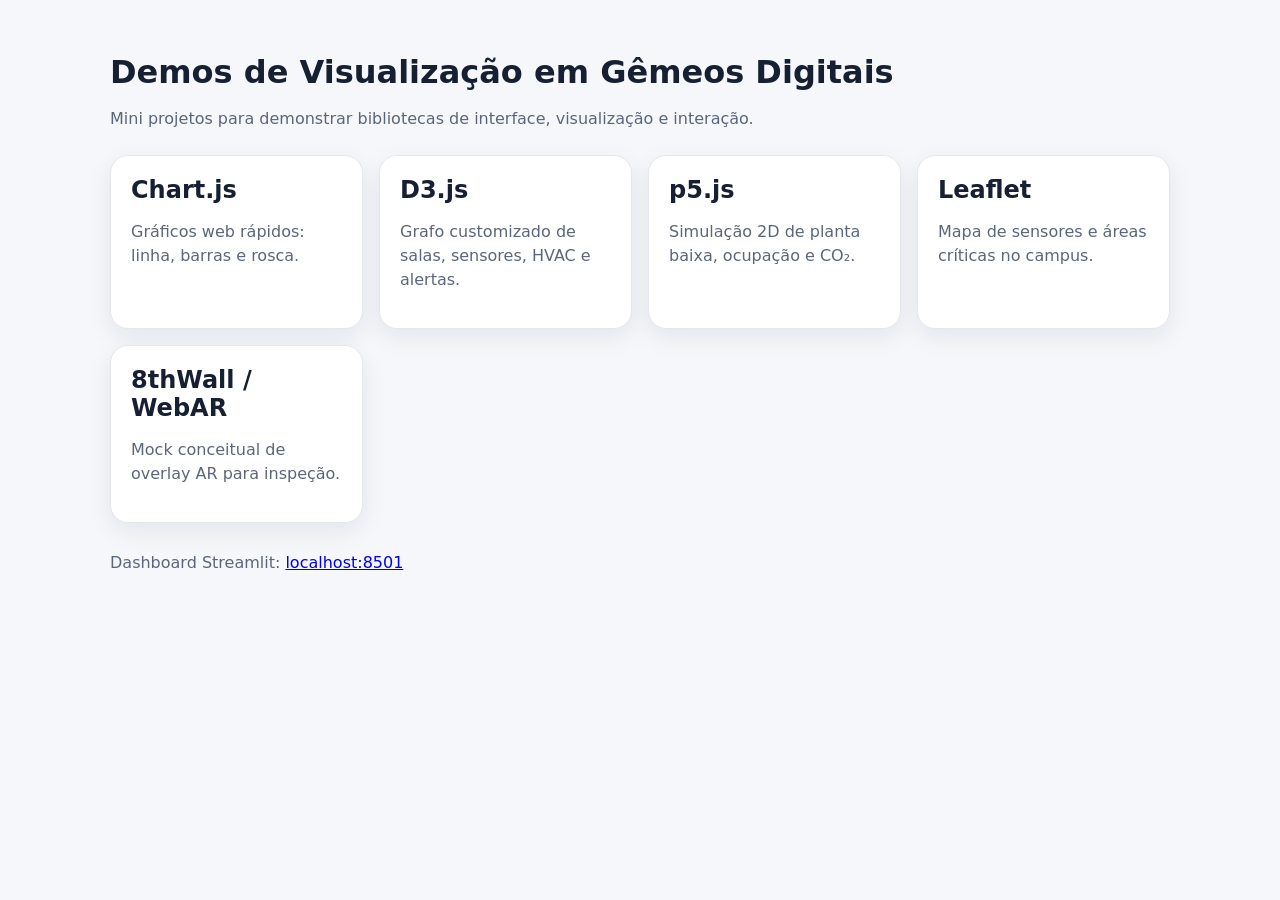
==== web/index.html @ 0b14de7b "chore: estrutura inicial das demos" ====
<!doctype html>
<html lang="pt-BR">
<head>
  <meta charset="utf-8" />
  <meta name="viewport" content="width=device-width, initial-scale=1" />
  <title>Demos - Gêmeos Digitais</title>
  <link rel="stylesheet" href="style.css" />
</head>
<body>
  <main class="container">
    <h1>Demos de Visualização em Gêmeos Digitais</h1>
    <p>Mini projetos para demonstrar bibliotecas de interface, visualização e interação.</p>

    <section class="grid">
      <a class="card" href="chartjs/">
        <h2>Chart.js</h2>
        <p>Gráficos web rápidos: linha, barras e rosca.</p>
      </a>
      <a class="card" href="d3/">
        <h2>D3.js</h2>
        <p>Grafo customizado de salas, sensores, HVAC e alertas.</p>
      </a>
      <a class="card" href="p5/">
        <h2>p5.js</h2>
        <p>Simulação 2D de planta baixa, ocupação e CO₂.</p>
      </a>
      <a class="card" href="leaflet/">
        <h2>Leaflet</h2>
        <p>Mapa de sensores e áreas críticas no campus.</p>
      </a>
      <a class="card" href="8thwall-mock/">
        <h2>8thWall / WebAR</h2>
        <p>Mock conceitual de overlay AR para inspeção.</p>
      </a>
    </section>

    <p class="note">Dashboard Streamlit: <a href="http://localhost:8501">localhost:8501</a></p>
  </main>
</body>
</html>
---- web/style.css ----
:root {
  color-scheme: light;
  --bg: #f5f7fb;
  --card: #ffffff;
  --text: #172033;
  --muted: #5c667a;
  --blue: #2563eb;
  --green: #16a34a;
  --yellow: #ca8a04;
  --red: #dc2626;
}

* { box-sizing: border-box; }
body {
  margin: 0;
  font-family: system-ui, -apple-system, BlinkMacSystemFont, "Segoe UI", sans-serif;
  background: var(--bg);
  color: var(--text);
}
.container { max-width: 1100px; margin: 0 auto; padding: 32px 20px; }
h1 { margin-bottom: 8px; }
p { color: var(--muted); line-height: 1.5; }
.grid { display: grid; grid-template-columns: repeat(auto-fit, minmax(220px, 1fr)); gap: 16px; margin-top: 24px; }
.card {
  display: block;
  padding: 20px;
  border-radius: 18px;
  background: var(--card);
  color: inherit;
  text-decoration: none;
  box-shadow: 0 8px 24px rgba(15, 23, 42, .08);
  border: 1px solid #e5e7eb;
  transition: transform .15s ease, box-shadow .15s ease;
}
.card:hover { transform: translateY(-3px); box-shadow: 0 12px 32px rgba(15, 23, 42, .14); }
.card h2 { margin: 0 0 8px; }
.note { margin-top: 28px; }
.badge { display: inline-block; padding: 4px 10px; border-radius: 999px; font-size: 13px; font-weight: 700; }
.normal { background: #dcfce7; color: #166534; }
.atencao { background: #fef3c7; color: #92400e; }
.critico { background: #fee2e2; color: #991b1b; }
.panel { background: white; border-radius: 18px; padding: 18px; box-shadow: 0 8px 24px rgba(15, 23, 42, .08); }
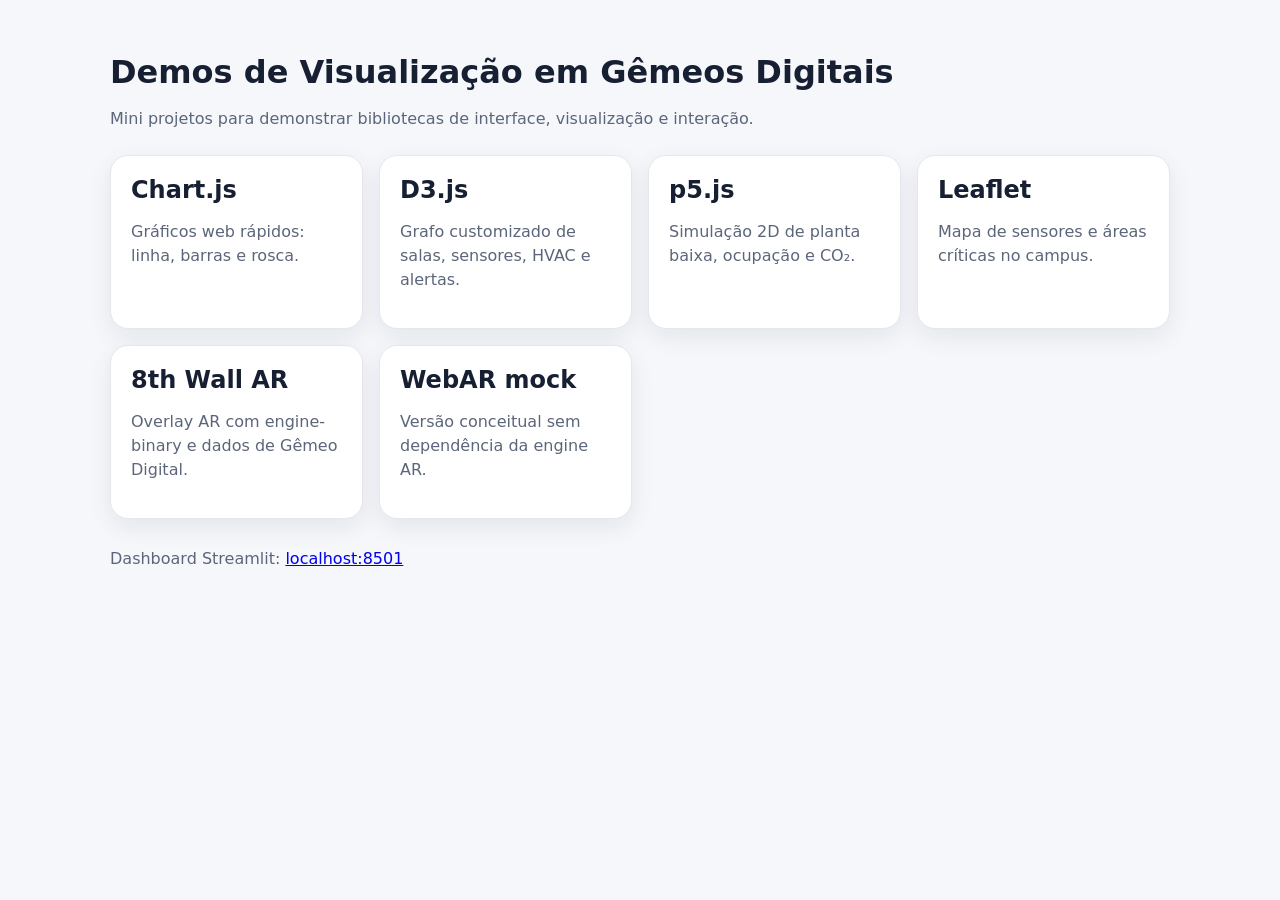
==== commit 4a6518c7: "feat: adiciona exemplo atualizado do 8th Wall" ====
--- a/web/index.html
+++ b/web/index.html
@@ -28,9 +28,13 @@
         <h2>Leaflet</h2>
         <p>Mapa de sensores e áreas críticas no campus.</p>
       </a>
+      <a class="card" href="8thwall-digital-twin/">
+        <h2>8th Wall AR</h2>
+        <p>Overlay AR com engine-binary e dados de Gêmeo Digital.</p>
+      </a>
       <a class="card" href="8thwall-mock/">
-        <h2>8thWall / WebAR</h2>
-        <p>Mock conceitual de overlay AR para inspeção.</p>
+        <h2>WebAR mock</h2>
+        <p>Versão conceitual sem dependência da engine AR.</p>
       </a>
     </section>
 
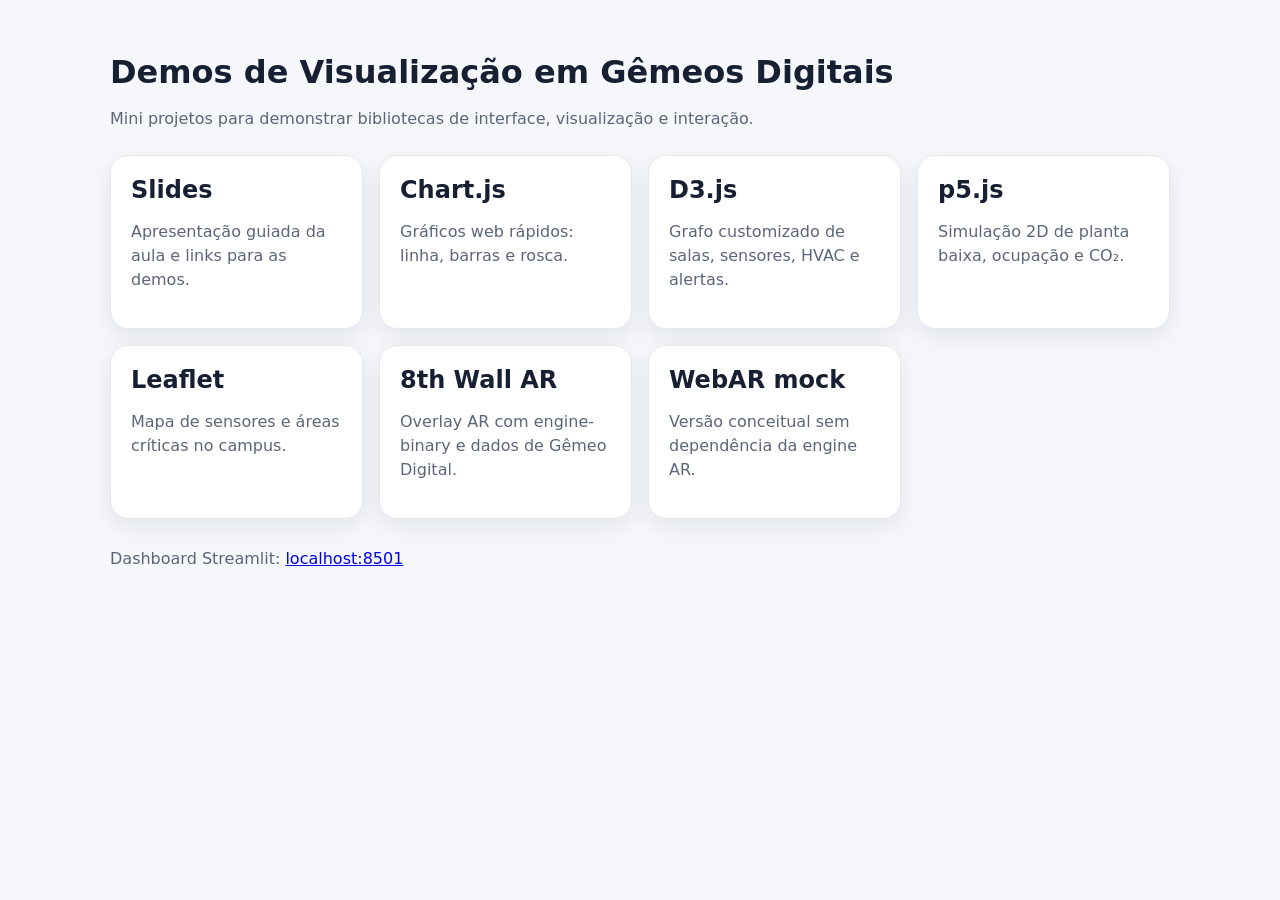
==== commit c85338ef: "feat: adiciona pagina de slides da apresentacao" ====
--- a/web/index.html
+++ b/web/index.html
@@ -12,6 +12,10 @@
     <p>Mini projetos para demonstrar bibliotecas de interface, visualização e interação.</p>
 
     <section class="grid">
+      <a class="card" href="slides/">
+        <h2>Slides</h2>
+        <p>Apresentação guiada da aula e links para as demos.</p>
+      </a>
       <a class="card" href="chartjs/">
         <h2>Chart.js</h2>
         <p>Gráficos web rápidos: linha, barras e rosca.</p>
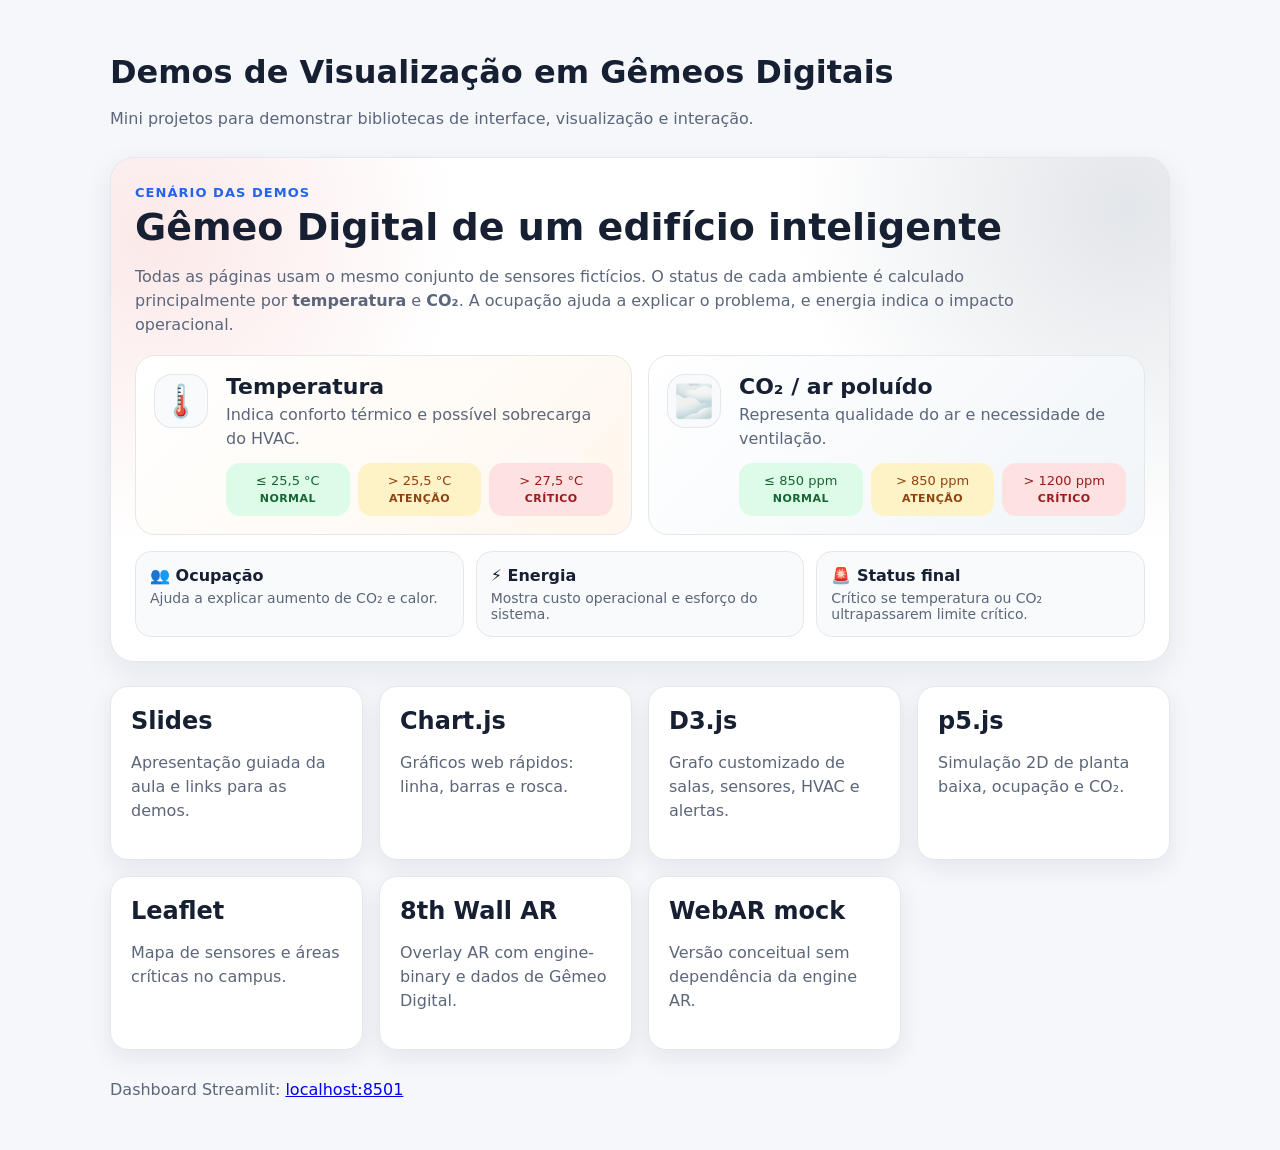
==== commit e4622c6a: "docs: explica metricas e limites na pagina inicial" ====
--- a/web/index.html
+++ b/web/index.html
@@ -10,6 +10,62 @@
   <main class="container">
     <h1>Demos de Visualização em Gêmeos Digitais</h1>
     <p>Mini projetos para demonstrar bibliotecas de interface, visualização e interação.</p>
+
+    <section class="metrics-panel">
+      <div class="metrics-intro">
+        <span class="eyebrow">Cenário das demos</span>
+        <h2>Gêmeo Digital de um edifício inteligente</h2>
+        <p>
+          Todas as páginas usam o mesmo conjunto de sensores fictícios.
+          O status de cada ambiente é calculado principalmente por
+          <strong>temperatura</strong> e <strong>CO₂</strong>.
+          A ocupação ajuda a explicar o problema, e energia indica o impacto operacional.
+        </p>
+      </div>
+
+      <div class="metric-cards">
+        <article class="metric-card thermometer">
+          <div class="metric-icon" aria-hidden="true">🌡️</div>
+          <div>
+            <h3>Temperatura</h3>
+            <p>Indica conforto térmico e possível sobrecarga do HVAC.</p>
+            <div class="status-scale">
+              <span class="scale-item normal">≤ 25,5 °C<br><b>normal</b></span>
+              <span class="scale-item atencao">&gt; 25,5 °C<br><b>atenção</b></span>
+              <span class="scale-item critico">&gt; 27,5 °C<br><b>crítico</b></span>
+            </div>
+          </div>
+        </article>
+
+        <article class="metric-card air">
+          <div class="metric-icon" aria-hidden="true">🌫️</div>
+          <div>
+            <h3>CO₂ / ar poluído</h3>
+            <p>Representa qualidade do ar e necessidade de ventilação.</p>
+            <div class="status-scale">
+              <span class="scale-item normal">≤ 850 ppm<br><b>normal</b></span>
+              <span class="scale-item atencao">&gt; 850 ppm<br><b>atenção</b></span>
+              <span class="scale-item critico">&gt; 1200 ppm<br><b>crítico</b></span>
+            </div>
+          </div>
+        </article>
+      </div>
+
+      <div class="support-metrics">
+        <div>
+          <strong>👥 Ocupação</strong>
+          <span>Ajuda a explicar aumento de CO₂ e calor.</span>
+        </div>
+        <div>
+          <strong>⚡ Energia</strong>
+          <span>Mostra custo operacional e esforço do sistema.</span>
+        </div>
+        <div>
+          <strong>🚨 Status final</strong>
+          <span>Crítico se temperatura ou CO₂ ultrapassarem limite crítico.</span>
+        </div>
+      </div>
+    </section>
 
     <section class="grid">
       <a class="card" href="slides/">
--- a/web/style.css
+++ b/web/style.css
@@ -21,6 +21,121 @@
 h1 { margin-bottom: 8px; }
 p { color: var(--muted); line-height: 1.5; }
 .grid { display: grid; grid-template-columns: repeat(auto-fit, minmax(220px, 1fr)); gap: 16px; margin-top: 24px; }
+.metrics-panel {
+  margin-top: 26px;
+  padding: 24px;
+  border-radius: 24px;
+  background:
+    radial-gradient(circle at 4% 16%, rgba(220, 38, 38, .10), transparent 28%),
+    radial-gradient(circle at 96% 10%, rgba(100, 116, 139, .18), transparent 30%),
+    #ffffff;
+  border: 1px solid #e5e7eb;
+  box-shadow: 0 10px 30px rgba(15, 23, 42, .08);
+}
+.metrics-intro {
+  max-width: 900px;
+}
+.metrics-intro h2 {
+  margin: 4px 0 8px;
+  font-size: clamp(24px, 3vw, 38px);
+}
+.eyebrow {
+  display: inline-block;
+  color: var(--blue);
+  font-weight: 850;
+  text-transform: uppercase;
+  letter-spacing: .08em;
+  font-size: 13px;
+}
+.metric-cards {
+  display: grid;
+  grid-template-columns: repeat(2, minmax(0, 1fr));
+  gap: 16px;
+  margin-top: 18px;
+}
+.metric-card {
+  display: grid;
+  grid-template-columns: 58px 1fr;
+  gap: 14px;
+  align-items: start;
+  padding: 18px;
+  border-radius: 20px;
+  border: 1px solid #e5e7eb;
+  background: rgba(255,255,255,.86);
+}
+.metric-card.thermometer {
+  background: linear-gradient(135deg, #fff 0%, #fff7ed 100%);
+}
+.metric-card.air {
+  background: linear-gradient(135deg, #fff 0%, #f1f5f9 100%);
+}
+.metric-icon {
+  width: 54px;
+  height: 54px;
+  display: grid;
+  place-items: center;
+  border-radius: 18px;
+  background: #f8fafc;
+  font-size: 32px;
+  box-shadow: inset 0 0 0 1px #e5e7eb;
+}
+.metric-card h3 {
+  margin: 0 0 4px;
+  font-size: 22px;
+}
+.metric-card p {
+  margin: 0 0 12px;
+}
+.status-scale {
+  display: grid;
+  grid-template-columns: repeat(3, minmax(0, 1fr));
+  gap: 8px;
+}
+.scale-item {
+  padding: 10px;
+  border-radius: 14px;
+  font-size: 13px;
+  line-height: 1.25;
+  text-align: center;
+}
+.scale-item b {
+  text-transform: uppercase;
+  font-size: 11px;
+  letter-spacing: .04em;
+}
+.support-metrics {
+  display: grid;
+  grid-template-columns: repeat(3, minmax(0, 1fr));
+  gap: 12px;
+  margin-top: 16px;
+}
+.support-metrics div {
+  padding: 14px;
+  border-radius: 16px;
+  background: #f8fafc;
+  border: 1px solid #e5e7eb;
+}
+.support-metrics strong,
+.support-metrics span {
+  display: block;
+}
+.support-metrics span {
+  margin-top: 5px;
+  color: var(--muted);
+  font-size: 14px;
+}
+@media (max-width: 820px) {
+  .metric-cards,
+  .support-metrics {
+    grid-template-columns: 1fr;
+  }
+  .metric-card {
+    grid-template-columns: 1fr;
+  }
+  .status-scale {
+    grid-template-columns: 1fr;
+  }
+}
 .card {
   display: block;
   padding: 20px;
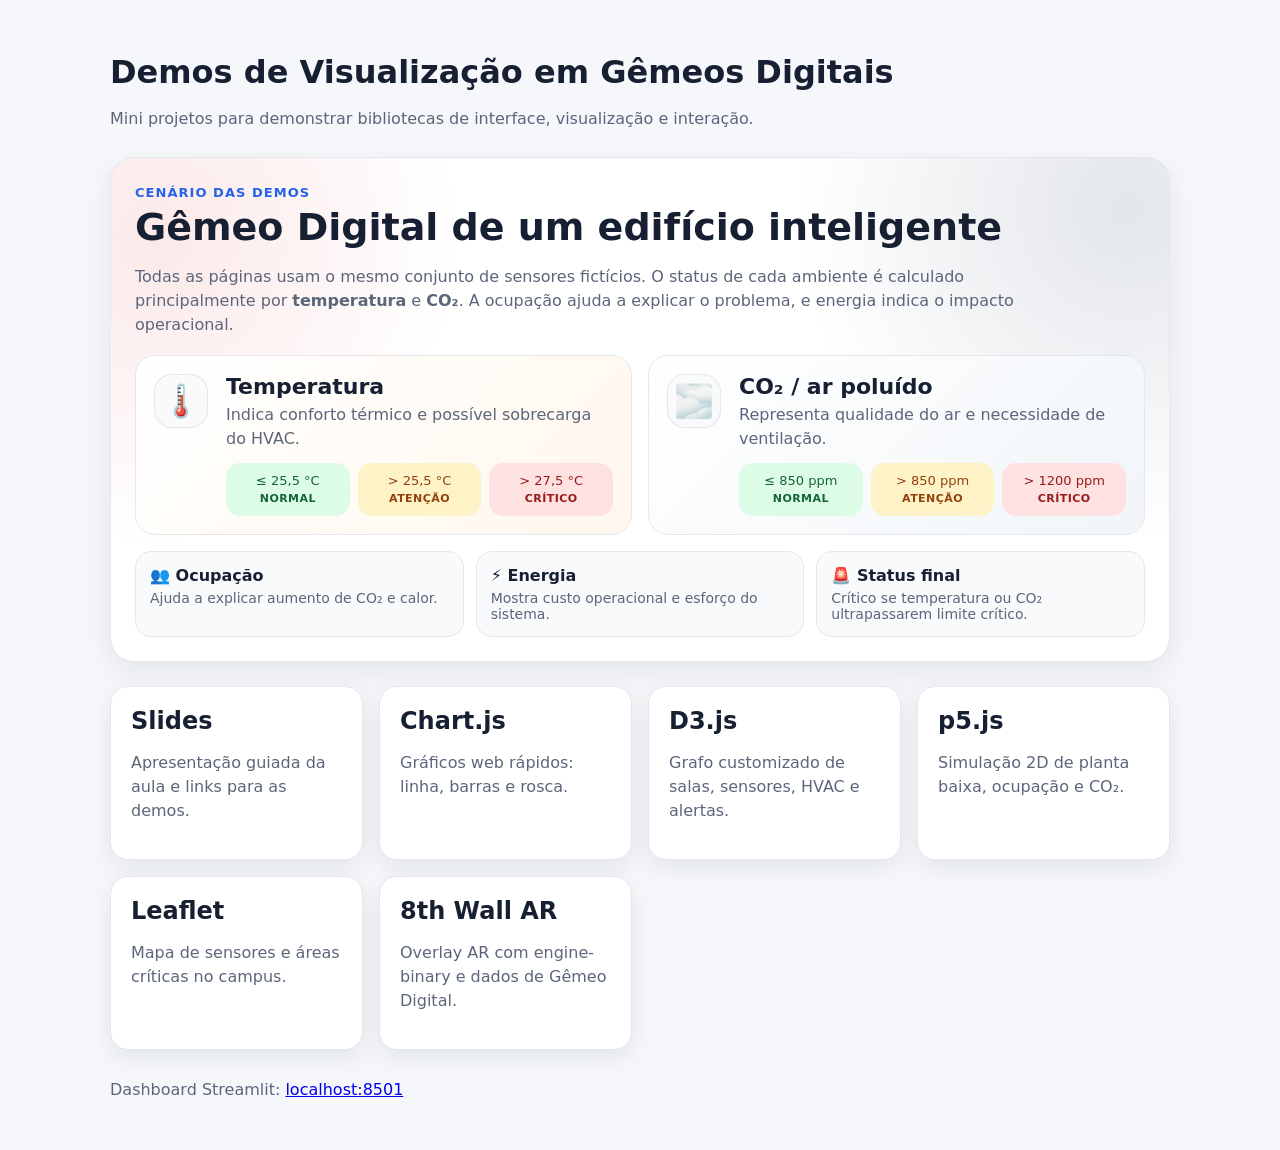
==== commit ec48485e: "docs: ajusta legenda do D3 e remove mock da home" ====
--- a/web/index.html
+++ b/web/index.html
@@ -92,10 +92,6 @@
         <h2>8th Wall AR</h2>
         <p>Overlay AR com engine-binary e dados de Gêmeo Digital.</p>
       </a>
-      <a class="card" href="8thwall-mock/">
-        <h2>WebAR mock</h2>
-        <p>Versão conceitual sem dependência da engine AR.</p>
-      </a>
     </section>
 
     <p class="note">Dashboard Streamlit: <a href="http://localhost:8501">localhost:8501</a></p>
